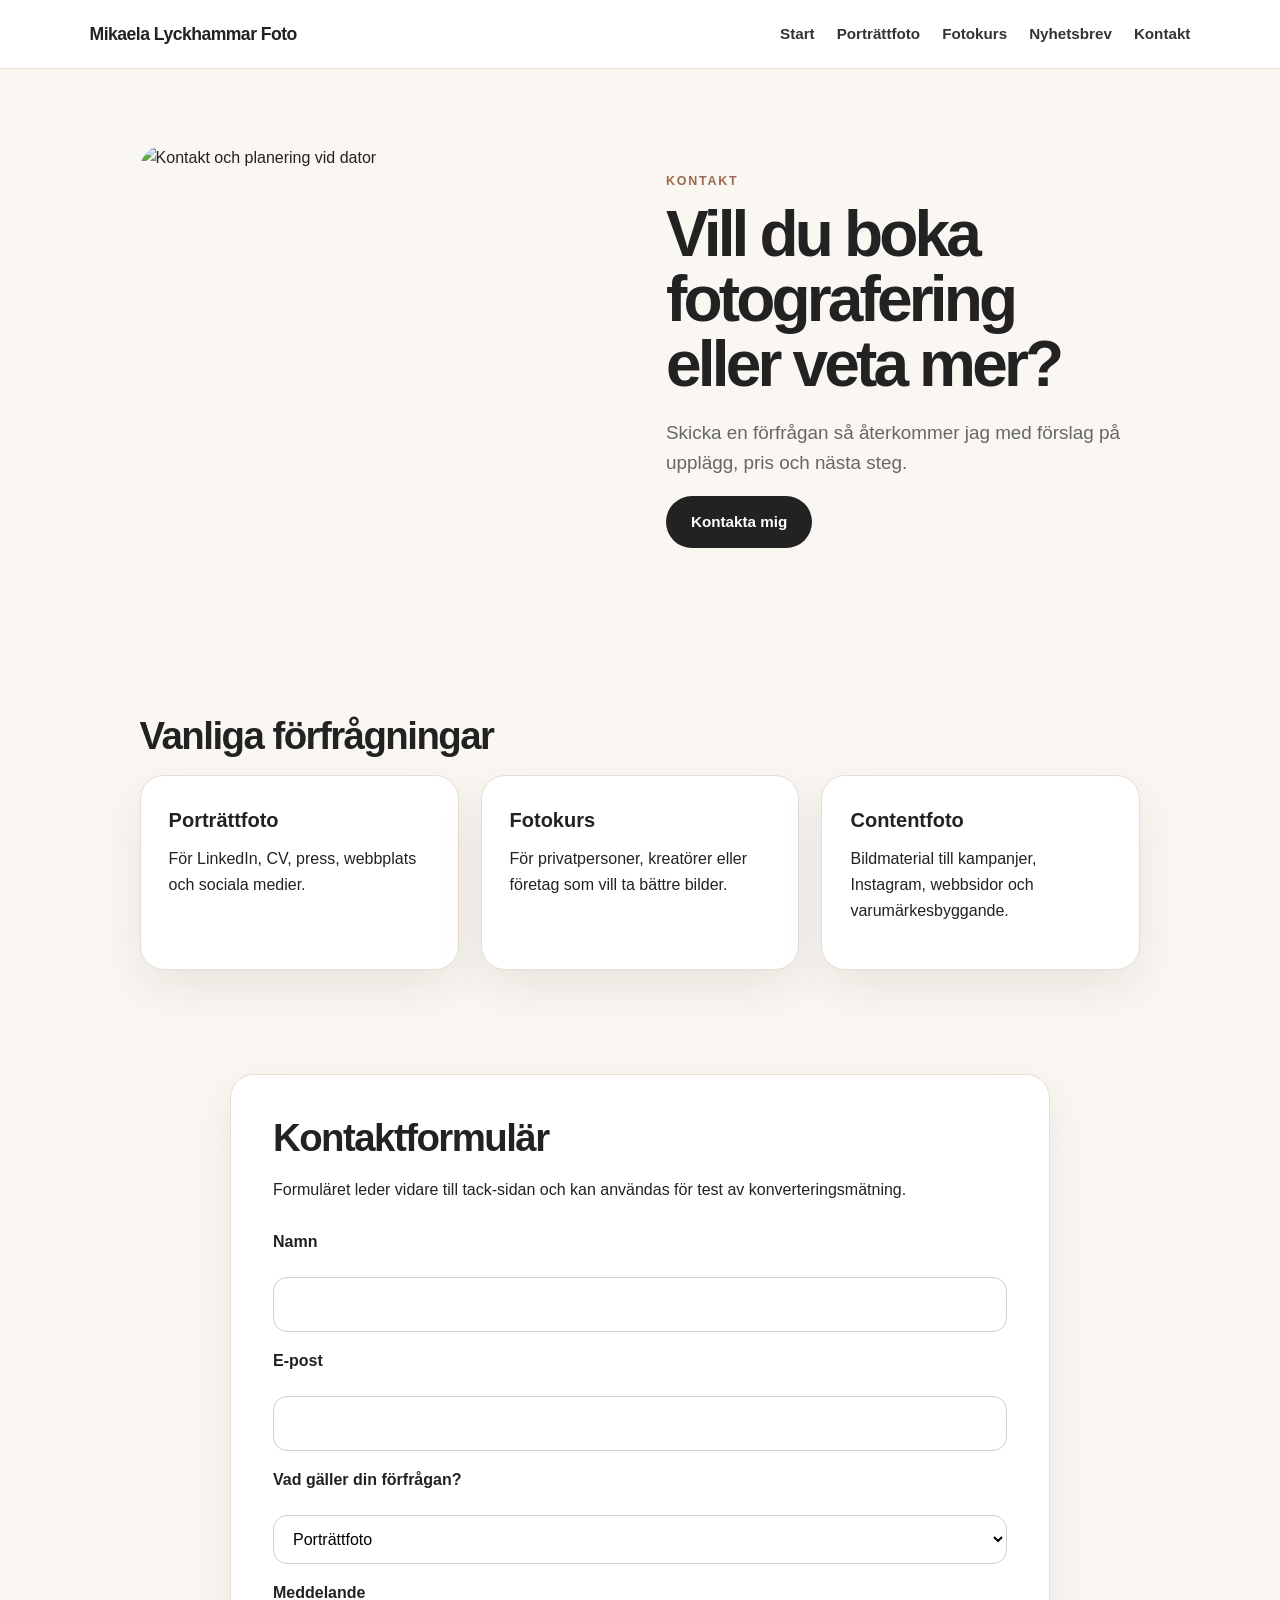
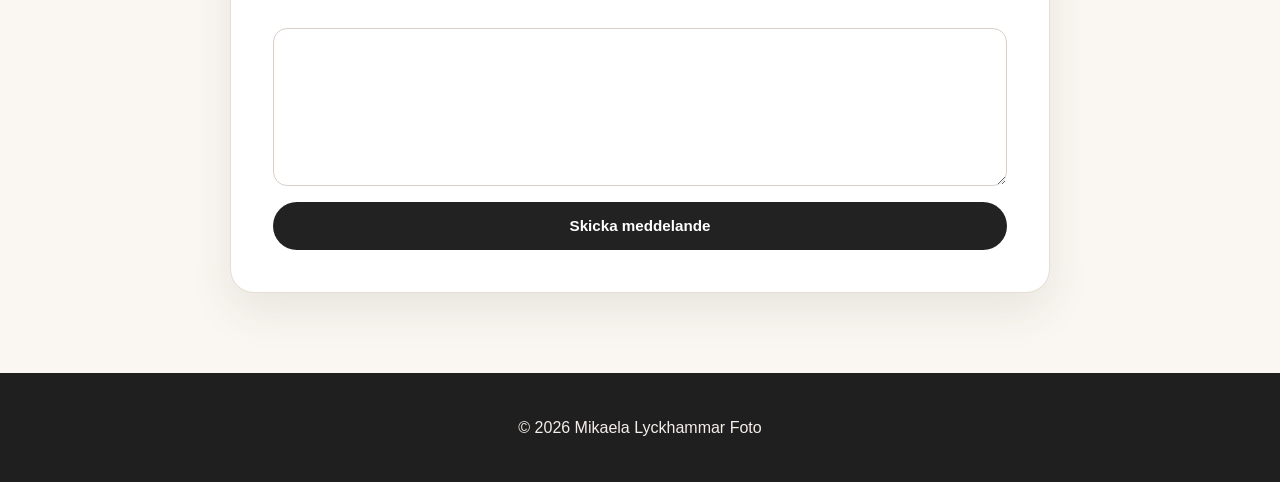
==== kontakt.html @ 367ee7fd "Add files via upload" ====
<!DOCTYPE html>
<html lang="sv">
<head><meta charset="UTF-8"><meta name="viewport" content="width=device-width, initial-scale=1.0"><title>Kontakt | Mikaela Lyckhammar Foto</title><meta name="description" content="Kontakta Mikaela Lyckhammar Foto för porträttfoto, fotokurs eller contentfoto i Stockholm."><link rel="stylesheet" href="style.css"></head>
<body><header class="site-header"><a class="logo" href="index.html">Mikaela Lyckhammar Foto</a><button class="menu-toggle" aria-label="Öppna meny" aria-expanded="false"><span></span><span></span><span></span></button><nav class="nav" aria-label="Huvudmeny"><a href="index.html">Start</a><a href="produkt-1.html">Porträttfoto</a><a href="produkt-2.html">Fotokurs</a><a href="nyhetsbrev.html">Nyhetsbrev</a><a href="kontakt.html">Kontakt</a></nav></header><main>
<section class="page-hero"><img src="https://images.unsplash.com/photo-1516321318423-f06f85e504b3?auto=format&fit=crop&w=1200&q=80" alt="Kontakt och planering vid dator"><div><p class="eyebrow">Kontakt</p><h1>Vill du boka fotografering eller veta mer?</h1><p class="lead">Skicka en förfrågan så återkommer jag med förslag på upplägg, pris och nästa steg.</p><a class="btn primary" href="#kontaktformular">Kontakta mig</a></div></section>
<section class="section"><h2>Vanliga förfrågningar</h2><div class="three-points"><div><h3>Porträttfoto</h3><p>För LinkedIn, CV, press, webbplats och sociala medier.</p></div><div><h3>Fotokurs</h3><p>För privatpersoner, kreatörer eller företag som vill ta bättre bilder.</p></div><div><h3>Contentfoto</h3><p>Bildmaterial till kampanjer, Instagram, webbsidor och varumärkesbyggande.</p></div></div></section>
<section class="form-section" id="kontaktformular"><h2>Kontaktformulär</h2><p>Formuläret leder vidare till tack-sidan och kan användas för test av konverteringsmätning.</p><form action="thank-you.html" method="GET" data-form-type="contact"><label for="namn">Namn</label><input id="namn" name="namn" type="text" required><label for="email">E-post</label><input id="email" name="email" type="email" required><label for="amne">Vad gäller din förfrågan?</label><select id="amne" name="amne"><option value="portrattfoto">Porträttfoto</option><option value="fotokurs">Fotokurs</option><option value="contentfoto">Contentfoto</option><option value="annat">Annat</option></select><label for="meddelande">Meddelande</label><textarea id="meddelande" name="meddelande" rows="5" required></textarea><button class="btn primary" type="submit">Skicka meddelande</button></form></section></main><footer class="site-footer"><p>© 2026 Mikaela Lyckhammar Foto</p></footer><script src="script.js"></script></body></html>
---- style.css ----
/* Mikaela Lyckhammar Foto - ren HTML/CSS/JS */
:root{--bg:#faf7f2;--surface:#fff;--surface-soft:#f2e6dc;--text:#222;--muted:#666;--accent:#9b6a4f;--accent-dark:#6f4a38;--border:#e7ddd4;--shadow:0 18px 45px rgba(60,45,35,.09);--radius:24px;--max-width:1180px}*{box-sizing:border-box}html{scroll-behavior:smooth}body{margin:0;font-family:Arial,Helvetica,sans-serif;color:var(--text);background:var(--bg);line-height:1.6}img{max-width:100%;display:block;border-radius:var(--radius);object-fit:cover}a{color:inherit}.site-header{position:sticky;top:0;z-index:50;display:flex;justify-content:space-between;align-items:center;gap:24px;padding:20px 7%;background:rgba(255,255,255,.94);backdrop-filter:blur(12px);border-bottom:1px solid var(--border)}.logo{font-weight:800;text-decoration:none;letter-spacing:-.03em;font-size:1.1rem}.nav{display:flex;align-items:center;gap:22px}.nav a{text-decoration:none;font-size:.95rem;font-weight:700;color:#333}.nav a:hover{color:var(--accent)}.menu-toggle{display:none;width:42px;height:38px;border:0;background:transparent;cursor:pointer}.menu-toggle span{display:block;width:26px;height:2px;background:var(--text);margin:6px auto}.hero,.page-hero,.split{max-width:var(--max-width);margin:0 auto;padding:76px 7%;display:grid;grid-template-columns:1fr 1fr;gap:52px;align-items:center}.hero-image img,.page-hero img,.split img{width:100%;min-height:430px}.hero h1,.page-hero h1,.thank-you h1{font-size:clamp(2.3rem,5vw,4.7rem);line-height:1.02;letter-spacing:-.06em;margin:10px 0 20px}h2{font-size:clamp(1.8rem,3vw,3rem);line-height:1.1;letter-spacing:-.04em;margin:0 0 18px}h3{margin:0 0 10px;font-size:1.25rem}p{margin:0 0 18px}.lead{font-size:1.18rem;color:var(--muted);max-width:620px}.eyebrow{text-transform:uppercase;letter-spacing:.14em;color:var(--accent);font-weight:800;font-size:.78rem;margin-bottom:10px}.button-group{display:flex;flex-wrap:wrap;gap:14px;margin-top:28px}.button-group.center{justify-content:center}.btn{display:inline-flex;justify-content:center;align-items:center;min-height:48px;padding:13px 24px;border-radius:999px;text-decoration:none;font-weight:800;border:1px solid transparent;cursor:pointer;font-size:.95rem}.btn.primary{background:var(--text);color:#fff}.btn.primary:hover{background:var(--accent)}.btn.secondary{background:transparent;color:var(--text);border-color:var(--text)}.btn.secondary:hover{color:#fff;background:var(--accent);border-color:var(--accent)}.section{max-width:var(--max-width);margin:0 auto;padding:64px 7%}.intro{text-align:center;max-width:850px}.cards{max-width:var(--max-width);margin:0 auto;padding:20px 7% 70px;display:grid;grid-template-columns:repeat(3,1fr);gap:26px}.card,.info-box,.form-section,.soft,.conversion-box,.three-points>div{background:var(--surface);border:1px solid var(--border);border-radius:var(--radius);box-shadow:var(--shadow)}.card{padding:20px}.card img{height:230px;width:100%;margin-bottom:22px}.text-link{color:var(--accent-dark);font-weight:800;text-decoration:none}.text-link:hover{text-decoration:underline}.split{padding-top:40px}.steps{padding-left:22px}.steps li{margin-bottom:12px}.conversion-box{max-width:940px;margin:30px auto 80px;padding:48px 7%;text-align:center;background:var(--text);color:#fff}.conversion-box p{color:#e7e0db}.two-column{display:grid;grid-template-columns:1.1fr .9fr;gap:28px;align-items:start}.check-list{list-style:none;padding:0;margin:0}.check-list li{position:relative;padding-left:32px;margin-bottom:15px}.check-list li::before{content:"✓";position:absolute;left:0;top:0;color:var(--accent);font-weight:900}.info-box{padding:30px;background:#fffaf6}.soft{background:var(--surface-soft)}.three-points{display:grid;grid-template-columns:repeat(3,1fr);gap:22px}.three-points>div{padding:28px}.form-section{max-width:820px;margin:40px auto 80px;padding:42px}form{display:grid;gap:16px;margin-top:26px}label{font-weight:800}input,select,textarea{width:100%;margin-top:6px;padding:14px 15px;border-radius:14px;border:1px solid #d9cec6;font:inherit;background:#fff}input:focus,select:focus,textarea:focus{outline:3px solid rgba(155,106,79,.22);border-color:var(--accent)}.checkbox{display:flex;align-items:flex-start;gap:10px;font-weight:600}.checkbox input{width:auto;margin-top:5px}.small-text{font-size:.9rem;color:var(--muted)}.thank-you{max-width:900px;margin:0 auto;padding:76px 7% 40px;text-align:center}.thank-you img{width:100%;max-height:440px;margin-bottom:36px}.site-footer{text-align:center;padding:38px 7%;background:#1f1f1f;color:#fff;margin-top:40px}.site-footer p{margin:4px 0;color:#f4eee9}@media(max-width:920px){.hero,.page-hero,.split,.two-column,.cards,.three-points{grid-template-columns:1fr}.hero,.page-hero,.split{padding-top:50px}.hero-image img,.page-hero img,.split img{min-height:320px}}@media(max-width:760px){.site-header{padding:16px 6%}.menu-toggle{display:block}.nav{display:none;position:absolute;top:72px;left:6%;right:6%;flex-direction:column;align-items:flex-start;padding:22px;background:#fff;border:1px solid var(--border);border-radius:20px;box-shadow:var(--shadow)}.nav.active{display:flex}.hero,.page-hero,.split,.section,.cards,.form-section,.thank-you{padding-left:6%;padding-right:6%}.form-section{margin-left:6%;margin-right:6%;padding:28px}.button-group{flex-direction:column}.btn{width:100%}}
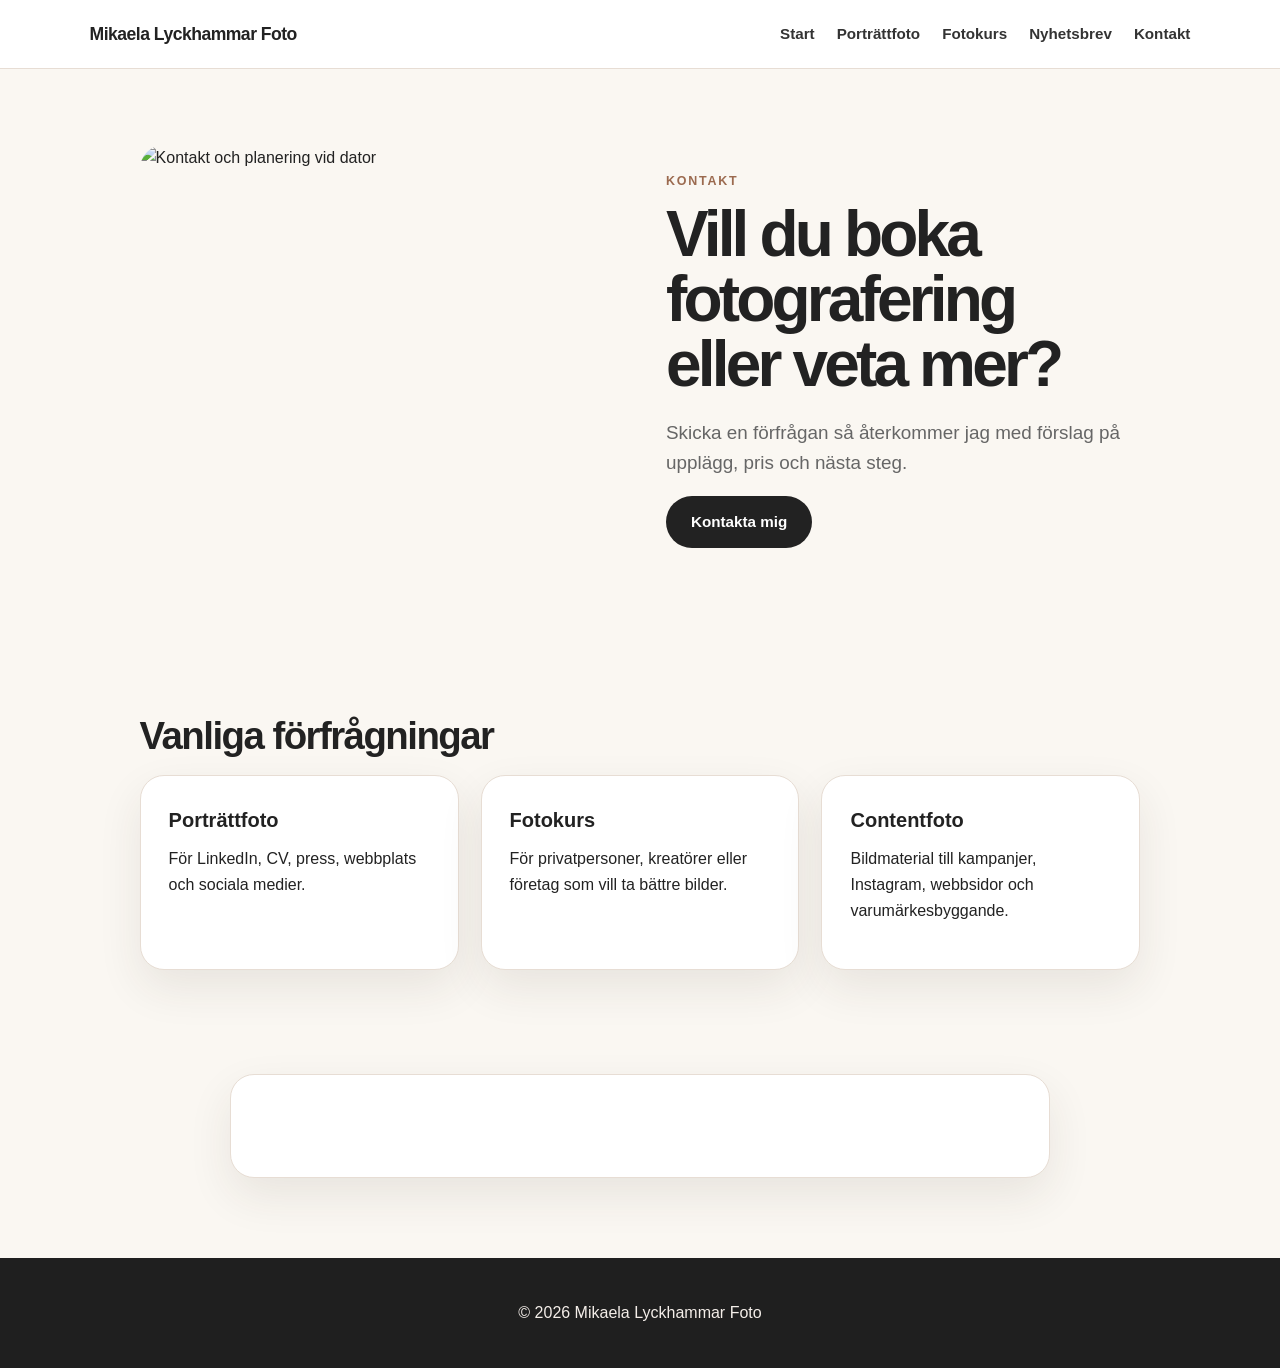
==== commit 80c95c4b: "Update kontakt.html" ====
--- a/kontakt.html
+++ b/kontakt.html
@@ -1,7 +1,16 @@
 <!DOCTYPE html>
 <html lang="sv">
-<head><meta charset="UTF-8"><meta name="viewport" content="width=device-width, initial-scale=1.0"><title>Kontakt | Mikaela Lyckhammar Foto</title><meta name="description" content="Kontakta Mikaela Lyckhammar Foto för porträttfoto, fotokurs eller contentfoto i Stockholm."><link rel="stylesheet" href="style.css"></head>
+<head><meta charset="UTF-8"><meta name="viewport" content="width=device-width, initial-scale=1.0"><title>Kontakt | Mikaela Lyckhammar Foto</title><meta name="description" content="Kontakta Mikaela Lyckhammar Foto för porträttfoto, fotokurs eller contentfoto i Stockholm."><link rel="stylesheet" href="style.css"><!-- Google tag (gtag.js) -->
+<script async src="https://www.googletagmanager.com/gtag/js?id=G-DHJJ228480"></script>
+<script>
+  window.dataLayer = window.dataLayer || [];
+  function gtag(){dataLayer.push(arguments);}
+  gtag('js', new Date());
+
+  gtag('config', 'G-DHJJ228480');
+</script></head>
 <body><header class="site-header"><a class="logo" href="index.html">Mikaela Lyckhammar Foto</a><button class="menu-toggle" aria-label="Öppna meny" aria-expanded="false"><span></span><span></span><span></span></button><nav class="nav" aria-label="Huvudmeny"><a href="index.html">Start</a><a href="produkt-1.html">Porträttfoto</a><a href="produkt-2.html">Fotokurs</a><a href="nyhetsbrev.html">Nyhetsbrev</a><a href="kontakt.html">Kontakt</a></nav></header><main>
 <section class="page-hero"><img src="https://images.unsplash.com/photo-1516321318423-f06f85e504b3?auto=format&fit=crop&w=1200&q=80" alt="Kontakt och planering vid dator"><div><p class="eyebrow">Kontakt</p><h1>Vill du boka fotografering eller veta mer?</h1><p class="lead">Skicka en förfrågan så återkommer jag med förslag på upplägg, pris och nästa steg.</p><a class="btn primary" href="#kontaktformular">Kontakta mig</a></div></section>
 <section class="section"><h2>Vanliga förfrågningar</h2><div class="three-points"><div><h3>Porträttfoto</h3><p>För LinkedIn, CV, press, webbplats och sociala medier.</p></div><div><h3>Fotokurs</h3><p>För privatpersoner, kreatörer eller företag som vill ta bättre bilder.</p></div><div><h3>Contentfoto</h3><p>Bildmaterial till kampanjer, Instagram, webbsidor och varumärkesbyggande.</p></div></div></section>
-<section class="form-section" id="kontaktformular"><h2>Kontaktformulär</h2><p>Formuläret leder vidare till tack-sidan och kan användas för test av konverteringsmätning.</p><form action="thank-you.html" method="GET" data-form-type="contact"><label for="namn">Namn</label><input id="namn" name="namn" type="text" required><label for="email">E-post</label><input id="email" name="email" type="email" required><label for="amne">Vad gäller din förfrågan?</label><select id="amne" name="amne"><option value="portrattfoto">Porträttfoto</option><option value="fotokurs">Fotokurs</option><option value="contentfoto">Contentfoto</option><option value="annat">Annat</option></select><label for="meddelande">Meddelande</label><textarea id="meddelande" name="meddelande" rows="5" required></textarea><button class="btn primary" type="submit">Skicka meddelande</button></form></section></main><footer class="site-footer"><p>© 2026 Mikaela Lyckhammar Foto</p></footer><script src="script.js"></script></body></html>+<section class="form-section" id="kontaktformular"><h2><script src="https://js-eu1.hsforms.net/forms/embed/148701989.js" defer></script>
+<div class="hs-form-frame" data-region="eu1" data-form-id="08be3dd4-1e11-474e-b9e5-a75be038f900" data-portal-id="148701989"></div></section></main><footer class="site-footer"><p>© 2026 Mikaela Lyckhammar Foto</p></footer><script src="script.js"></script></body></html>
